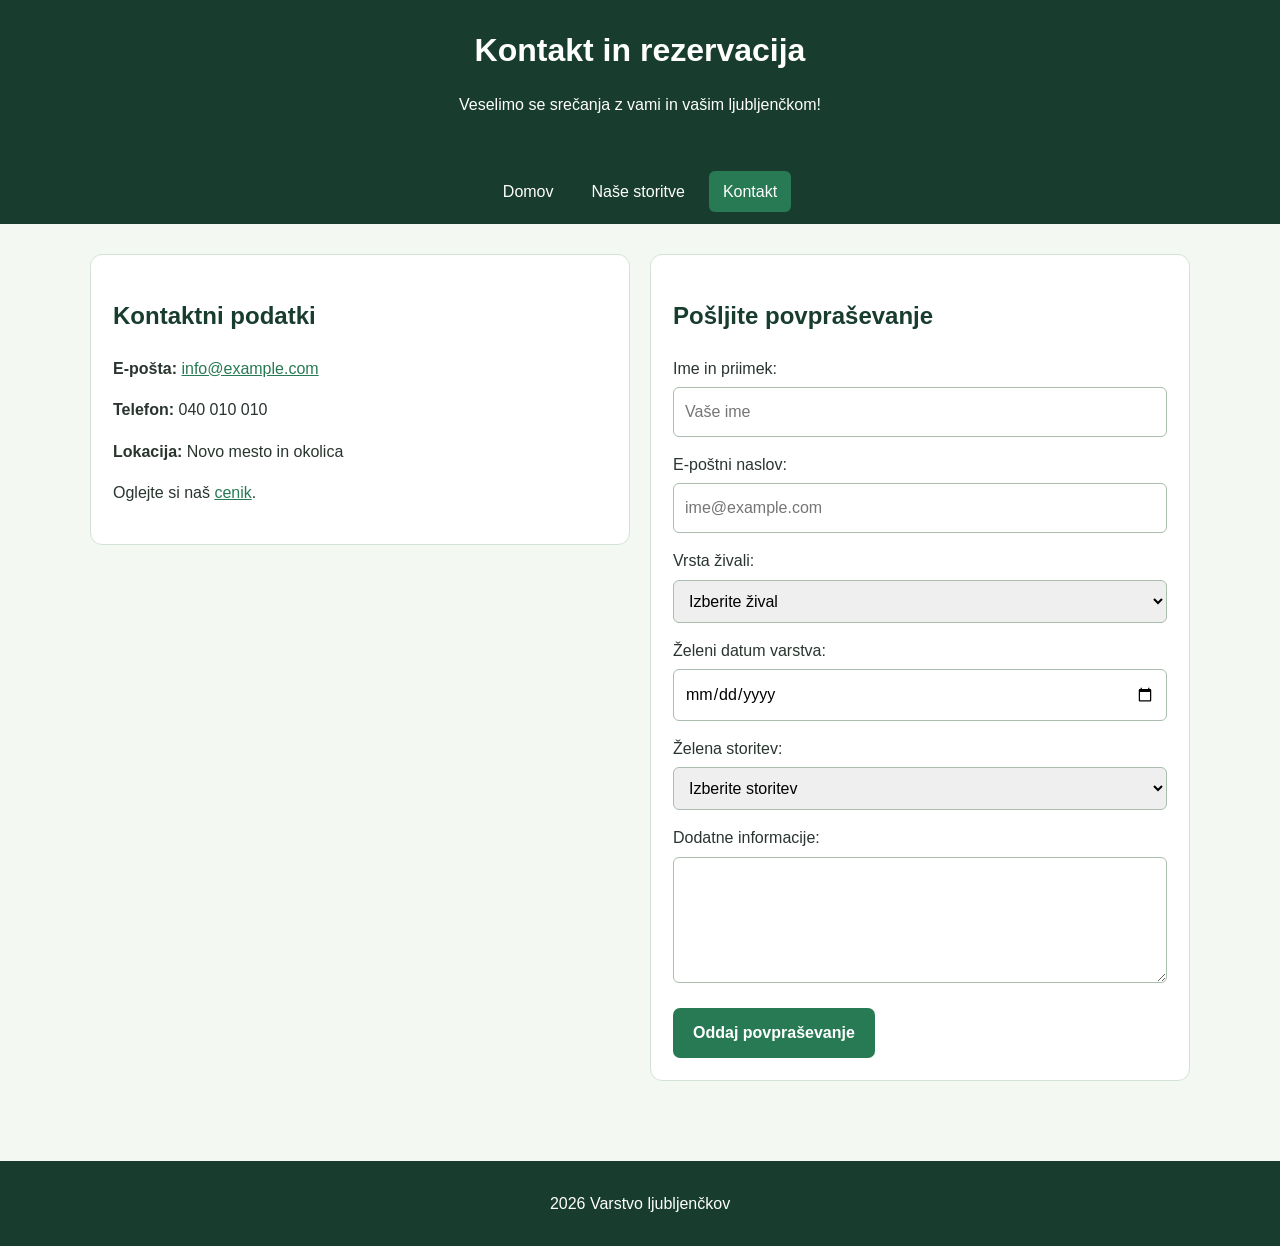
==== kontakt.html @ e610590a "Add files via upload" ====
<!DOCTYPE html>
<html lang="sl">
<head>
    <meta charset="UTF-8">
    <meta name="viewport" content="width=device-width, initial-scale=1">
    <title>Varstvo ljubljenčkov | Kontakt</title>
    <link rel="stylesheet" href="obl.css">
</head>
<body>
    <header class="glava">
        <h1>Kontakt in rezervacija</h1>
        <p>Veselimo se srečanja z vami in vašim ljubljenčkom!</p>
    </header>

    <nav class="navigacija">
        <ul>
            <li><a href="index.html">Domov</a></li>
            <li><a href="storitve.html">Naše storitve</a></li>
            <li><a href="kontakt.html" aria-current="page">Kontakt</a></li>
        </ul>
    </nav>

    <main class="vsebina">
        <section class="stolpci">
            <article class="kartica">
                <h2>Kontaktni podatki</h2>
                <p><strong>E-pošta:</strong>
                    <a href="mailto:info@example.com">info@example.com</a>
                </p>
                <p><strong>Telefon:</strong> 040 010 010</p>
                <p><strong>Lokacija:</strong> Novo mesto in okolica</p>
                <p>Oglejte si naš <a href="storitve.html#cenik">cenik</a>.</p>
            </article>

            <article class="kartica">
                <h2>Pošljite povpraševanje</h2>

                <form>

                    <div class="izpolni">
                        <label for="ime">Ime in priimek:</label>
                        <input id="ime" name="Ime in priimek"
                               placeholder="Vaše ime" required>
                    </div>

                    <div class="izpolni">
                        <label for="email">E-poštni naslov:</label>
                        <input id="email" name="E-pošta"
                               type="email"
                               placeholder="ime@example.com" required>
                    </div>

                    <div class="izpolni">
                        <label for="zival">Vrsta živali:</label>
                        <select id="zival" name="Vrsta živali" required>
                            <option value="">Izberite žival</option>
                            <option>Pes</option>
                            <option>Mačka</option>
                            <option>Druga žival</option>
                        </select>
                    </div>

                    <div class="izpolni">
                        <label for="datum">Želeni datum varstva:</label>
                        <input id="datum" name="Datum varstva"
                               type="date" required>
                    </div>

                    <div class="izpolni">
                        <label for="storitev">Želena storitev:</label>
                        <select id="storitev" name="Želena storitev" required>
                            <option value="">Izberite storitev</option>
                            <option>Sprehajanje psa</option>
                            <option>Varstvo na domu</option>
                            <option>Dnevno varstvo</option>
                            <option>Obisk mačke</option>
                        </select>
                    </div>

                    <div class="izpolni">
                        <label for="sporocilo">Dodatne informacije:</label>
                        <textarea id="sporocilo" name="Dodatne informacije"
                                  rows="4"></textarea>
                    </div>

                    <button type="submit" class="gumb">
                        Oddaj povpraševanje
                    </button>
                </form>
            </article>
        </section>
    </main>

    <footer class="noga">
        <p>2026 Varstvo ljubljenčkov</p>
    </footer>
</body>
</html>
---- obl.css ----
* {
    box-sizing: border-box;
}

body {
    margin: 0;
    font: 16px/1.6 Arial, sans-serif;
    color: #29352e;
    background: #f3f8f3;
}

#cenik {
    margin-top: 25px;
}

.noga {
    padding: 25px;
    text-align: center;
    color: white;
    background: #183c2d;
}

.glava {
    background: #287a54;
    padding: 25px;
    text-align: center;
    color: white;
    background: #183c2d;
}

.glava h1 {
    margin: 0;
}

.navigacija ul {
    display: flex;
    justify-content: center;
    flex-wrap: wrap;
    gap: 10px;
    margin: 0;
    padding: 12px;
    list-style: none;
    background: #183c2d;
}

.navigacija a {
    display: block;
    padding: 8px 14px;
    color: white;
    text-decoration: none;
    border-radius: 6px;
}

.navigacija a:hover, .navigacija a[aria-current="page"] {
    background: #287a54;
}

.vsebina {
    width: 92%;
    max-width: 1100px;
    margin: 30px auto;
}

h2 {
    color: #183c2d;
}

h3 {
    color: #287a54;
}

.stolpci {
    display: flex;
    align-items: flex-start;
    gap: 20px;
    margin: 25px 0;
}


.abc{
    align-items: center;
    padding: 25px;
    background: white;
    border: 1px solid #d4e2d6;
    border-radius: 14px;
    display: flex;
    gap: 20px;
    margin: 25px 0;
}

.abc div {
    flex: 1;
}

.glavna-slika {
    width: 48%;
    height: 300px;
    object-fit: cover;
    border-radius: 12px;
}

.kartice {
    flex-wrap: wrap;
    display: flex;
    gap: 20px;
    margin: 25px 0;
}

.kartica {
    min-width: 230px;
    padding: 22px;
    background: white;
    border: 1px solid #d4e2d6;
    border-radius: 12px;
    flex: 1;
    margin-bottom: 40px ;
    
}




.obvestilo {
    margin: 25px 0;
    padding: 22px;
    background: #e4f2e7;
    border-left: 5px solid #287a54;
    border-radius: 6px;
}

a {
    color: #287a54;
}

.gumb {
    display: inline-block;
    margin-top: 10px;
    padding: 12px 20px;
    border: 0;
    border-radius: 7px;
    background: #287a54;
    color: white;
    font: inherit;
    font-weight: bold;
    text-decoration: none;
    cursor: pointer;
}

.gumb:hover {
    background: #183c2d;
}



table {
    width: 100%;
    border-collapse: collapse;
    background: white;
}

caption {
    padding: 12px;
    font-weight: bold;
    text-align: left;
}

td {
    padding: 12px;
    border: 1px solid #d4e2d6;
    text-align: left;
}

th {
    color: white;
    background: #287a54;
    padding: 12px;
    border: 1px solid #d4e2d6;
    text-align: left;
}

tbody tr:nth-child(even) {
    background: #edf5ee;
}

.izpolni {
    display: flex;
    flex-direction: column;
    gap: 6px;
    margin-bottom: 15px;
}

input, select, textarea {
    width: 100%;
    padding: 11px;
    border: 1px solid #aabdaf;
    border-radius: 6px;
    font: inherit;
}

input:focus, select:focus, textarea:focus {
    outline: 2px solid #287a54;
}

textarea {
    resize: vertical;
    
}



.noga {
    margin-top: 40px;
}

.noga p {
    margin: 5px;
}

.noga a {
    color: #c7f1d2;
}

@media (max-width: 700px) {
    .abc, .stolpci {
        flex-direction: column;
        align-items: center;

    }

    .glavna-slika {
        width: 100%;
        height: 250px;
    }

    .glava h1 {
        font-size: 1.8rem;
    }

    .vsebina {
        width: 94%;
    }
}
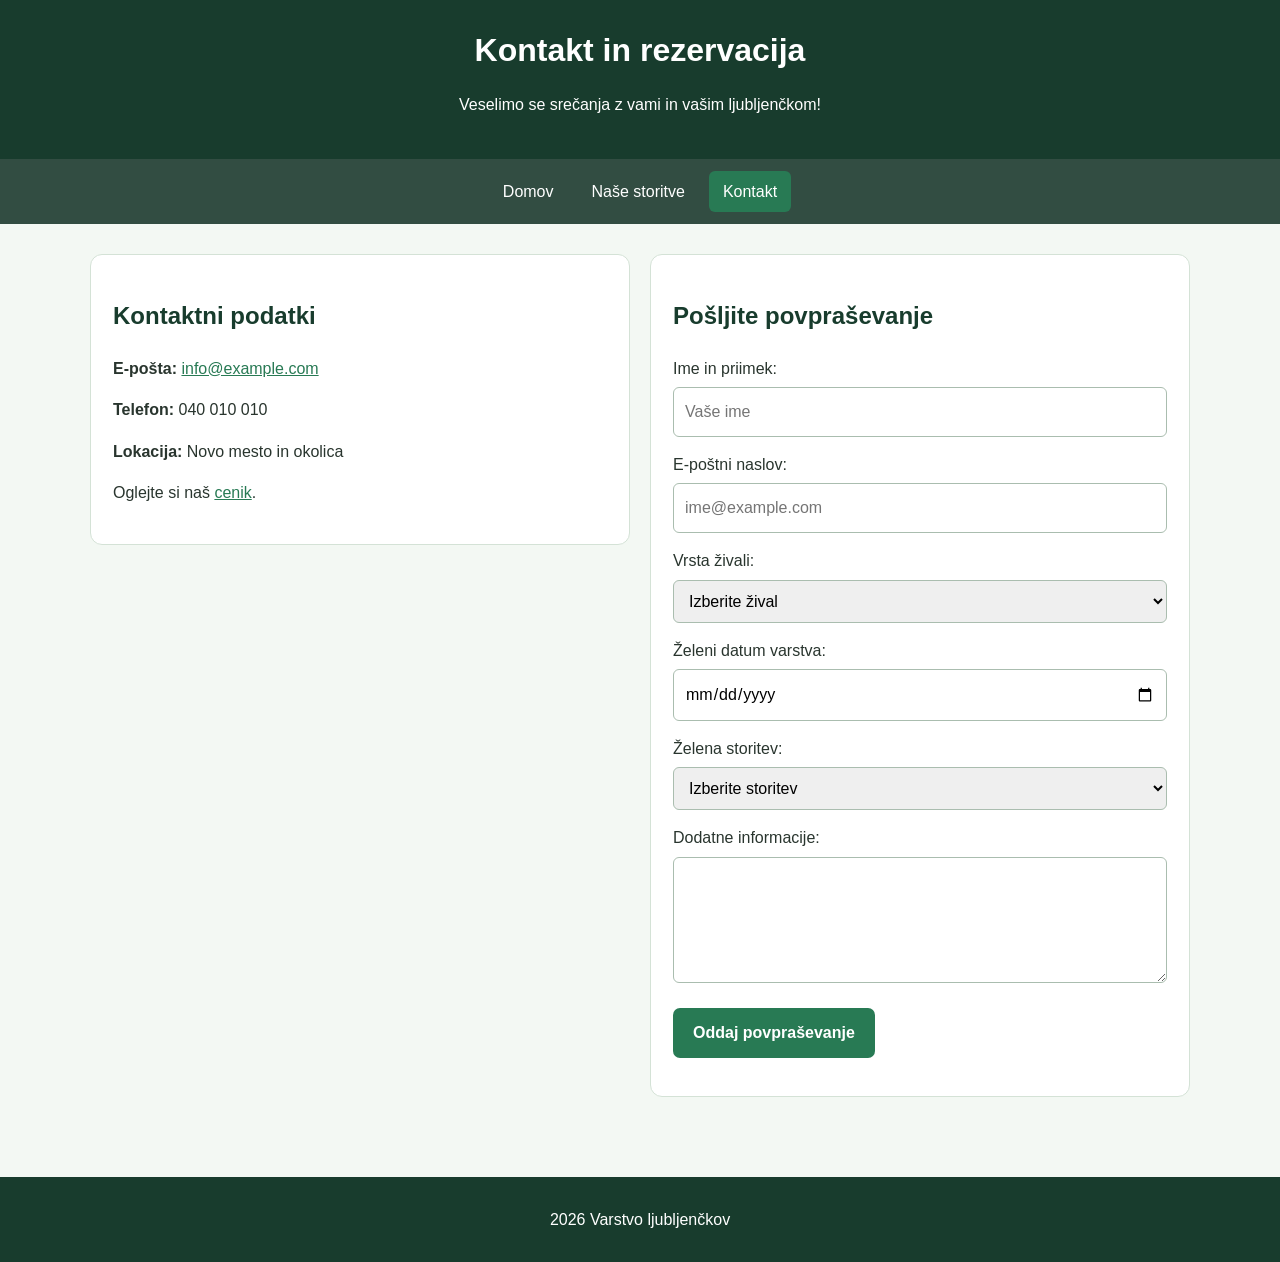
==== commit 1a93ca71: "kontakt.html" ====
--- a/kontakt.html
+++ b/kontakt.html
@@ -35,7 +35,7 @@
             <article class="kartica">
                 <h2>Pošljite povpraševanje</h2>
 
-                <form>
+                <form id="kontaktObrazec">
 
                     <div class="izpolni">
                         <label for="ime">Ime in priimek:</label>
@@ -86,6 +86,7 @@
                     <button type="submit" class="gumb">
                         Oddaj povpraševanje
                     </button>
+                    <p id="obrazecRezultat" aria-live="polite"></p>
                 </form>
             </article>
         </section>
@@ -94,5 +95,6 @@
     <footer class="noga">
         <p>2026 Varstvo ljubljenčkov</p>
     </footer>
+    <script src="skr.js"></script>
 </body>
 </html>
--- a/obl.css
+++ b/obl.css
@@ -40,7 +40,7 @@
     margin: 0;
     padding: 12px;
     list-style: none;
-    background: #183c2d;
+    background: #324d42;
 }
 
 .navigacija a {
@@ -239,4 +239,4 @@
     .vsebina {
         width: 94%;
     }
-}+}
